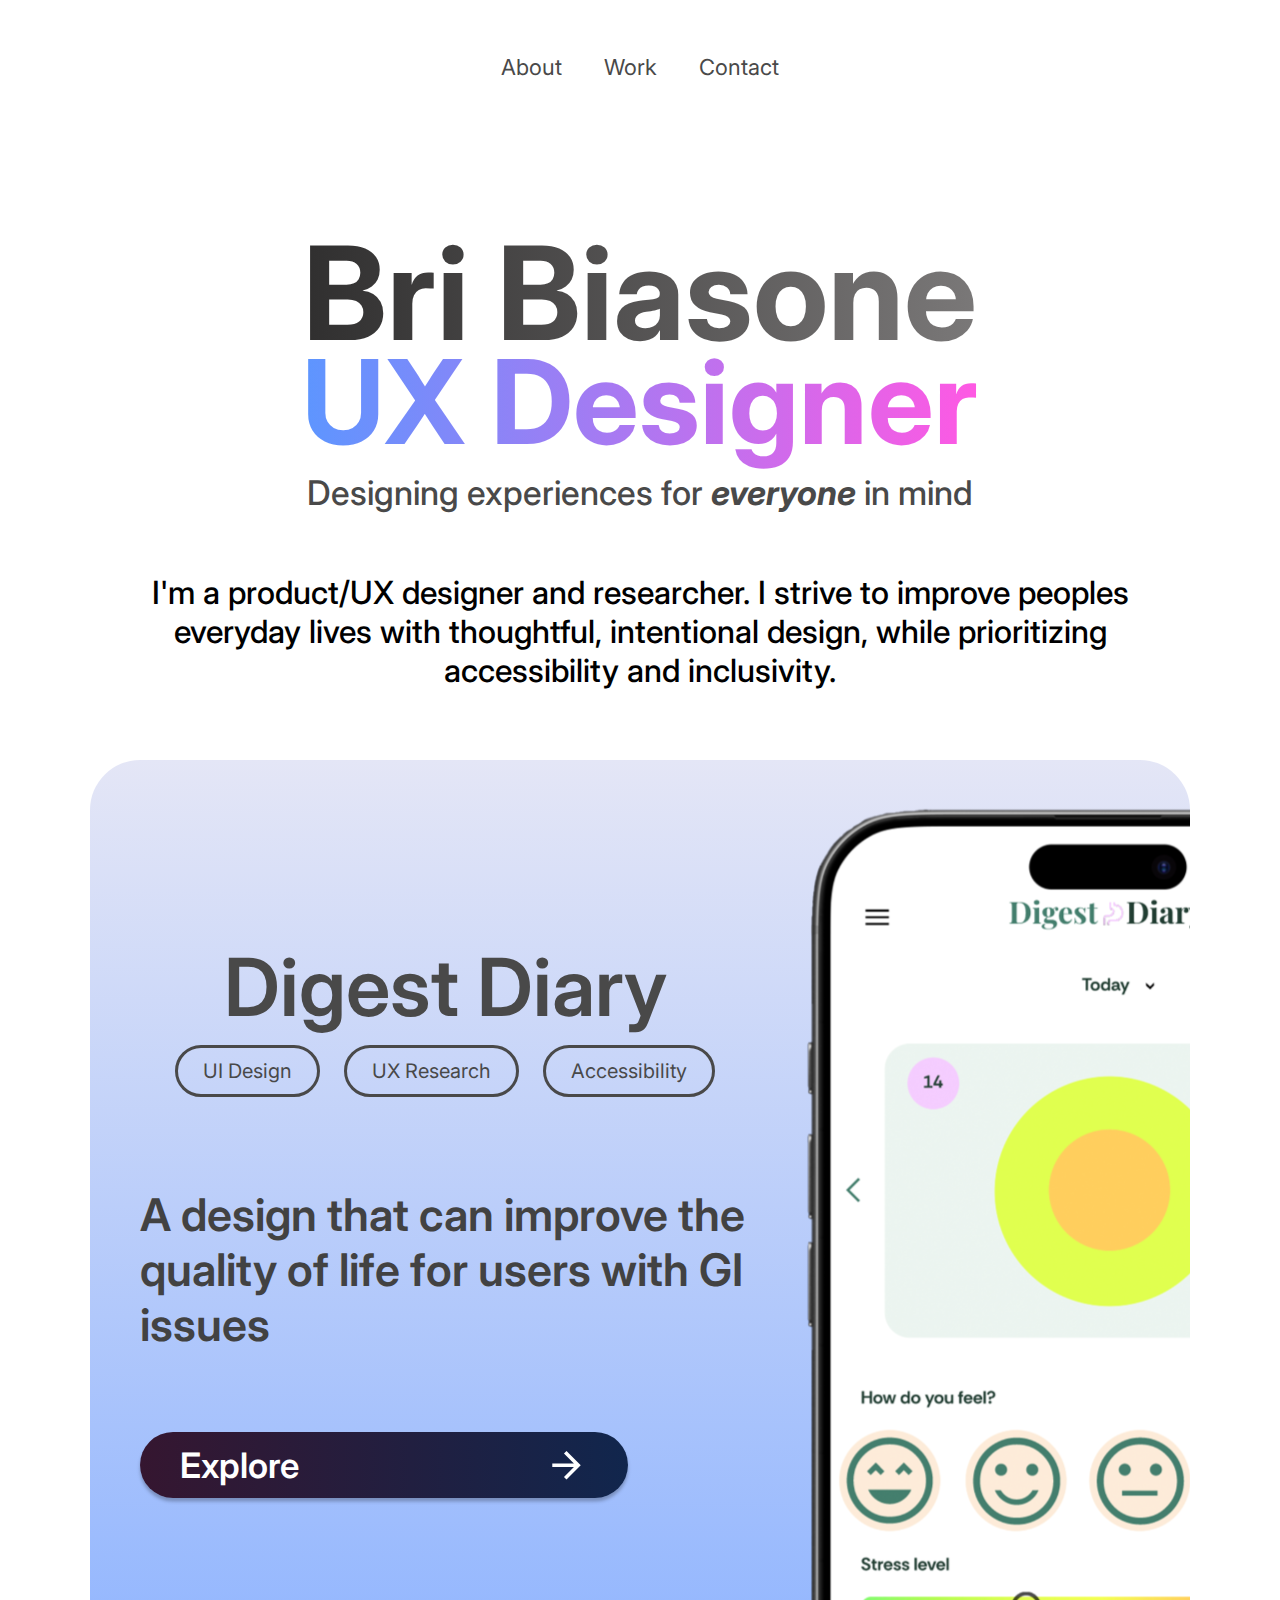
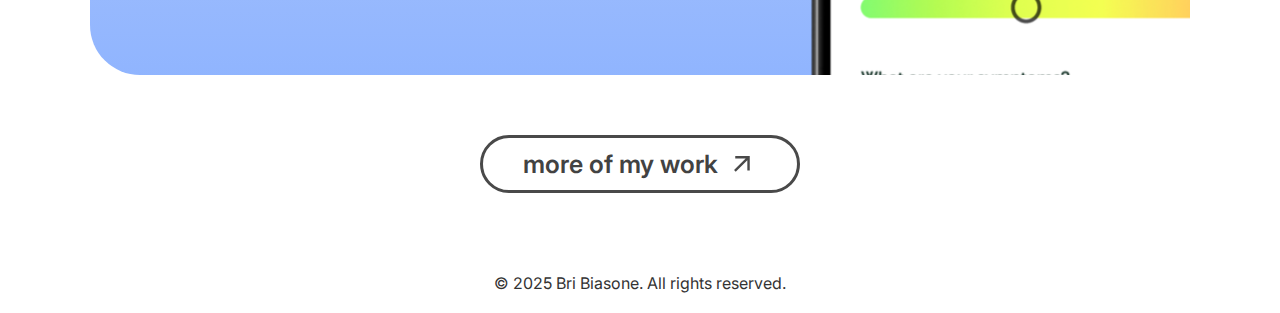
==== index.html @ ffae92ed "Initial commit with a few pages" ====
<!DOCTYPE html>
<html>
<head>
    <title>Bri Biasone - UX Designer</title>
    <link rel="stylesheet" type="text/css" href="css/style.css">
    <link rel="preconnect" href="https://fonts.googleapis.com">
    <link rel="preconnect" href="https://fonts.gstatic.com" crossorigin>
    <link href="https://fonts.googleapis.com/css2?family=Inter:ital,opsz,wght@0,14..32,100..900;1,14..32,100..900&display=swap" rel="stylesheet">
</head>
<body>
    <div class="navbar navbar-center">
        <ul>
            <li><a href="about.html">About</a></li>
            <li><a href="work.html">Work</a></li>
            <li><a href="contact.html">Contact</a></li>
        </ul>
    </div>
    <div class="content">
        <div class="hero">
            <h1>Bri Biasone</h1>
            <h2>UX Designer</h2>
            <h3>Designing experiences for <span>everyone</span> in mind</h3>
            <p>I'm a product/UX designer and researcher. I strive to improve peoples everyday lives with thoughtful, intentional design, while prioritizing accessibility and inclusivity. </p>
        </div>
        <div class="cta">
            <div class="cta-content">
                <h2>Digest Diary</h2>
                <ul>
                    <button class="button button-tag">UI Design</button>
                    <button class="button button-tag">UX Research</button>
                    <button class="button button-tag">Accessibility</button>
                </ul>
                <h3>A design that can improve the quality of life for users with GI issues</h3>
                <button class="button button-cta">
                    <p>Explore</p>
                    <svg xmlns="http://www.w3.org/2000/svg" width="43" height="44" viewBox="0 0 43 44" fill="none">
                        <path d="M28.9266 23.9878H7.28906V20.4334H28.9266L18.9742 10.4811L21.5067 7.99297L35.7244 22.2106L21.5067 36.4283L18.9742 33.9402L28.9266 23.9878Z" fill="white"/>
                    </svg>
                </button>
            </div>
            <div class="cta-image">
                <svg width="648" height="895" viewBox="0 0 648 895" fill="none" xmlns="http://www.w3.org/2000/svg" xmlns:xlink="http://www.w3.org/1999/xlink">
                <rect x="0.390625" y="0.547363" width="935.715" height="1310" fill="url(#pattern0_207_509)"/>
                <defs>
                <pattern id="pattern0_207_509" patternContentUnits="objectBoundingBox" width="1" height="1">
                <use xlink:href="#image0_207_509" transform="scale(0.000666667 0.000476191)"/>
                </pattern>
                <image id="image0_207_509" width="1500" height="2100" preserveAspectRatio="none" xlink:href="[data-uri]"/>
                </defs>
                </svg>
            </div>
        </div>
        <a class="button button-arrow" href="work.html">
            <p>more of my work</p>
            <svg xmlns="http://www.w3.org/2000/svg" width="29" height="29" viewBox="0 0 29 29" fill="none">
                <mask id="mask0_254_60" style="mask-type:alpha" maskUnits="userSpaceOnUse" x="0" y="0" width="29" height="29">
                <rect width="29" height="29" fill="#D9D9D9"/>
                </mask>
                <g mask="url(#mask0_254_60)">
                <path d="M7.73464 21.75L6.04297 20.0583L17.643 8.45832H7.2513V6.04166H21.7513V20.5417H19.3346V10.15L7.73464 21.75Z" fill="#494949"/>
                </g>
            </svg>
        </a>
    </div>
</body>
<footer>
    <div class="footer">
        <p>&copy; 2025 Bri Biasone. All rights reserved.</p>
    </div>
</footer>
</html>
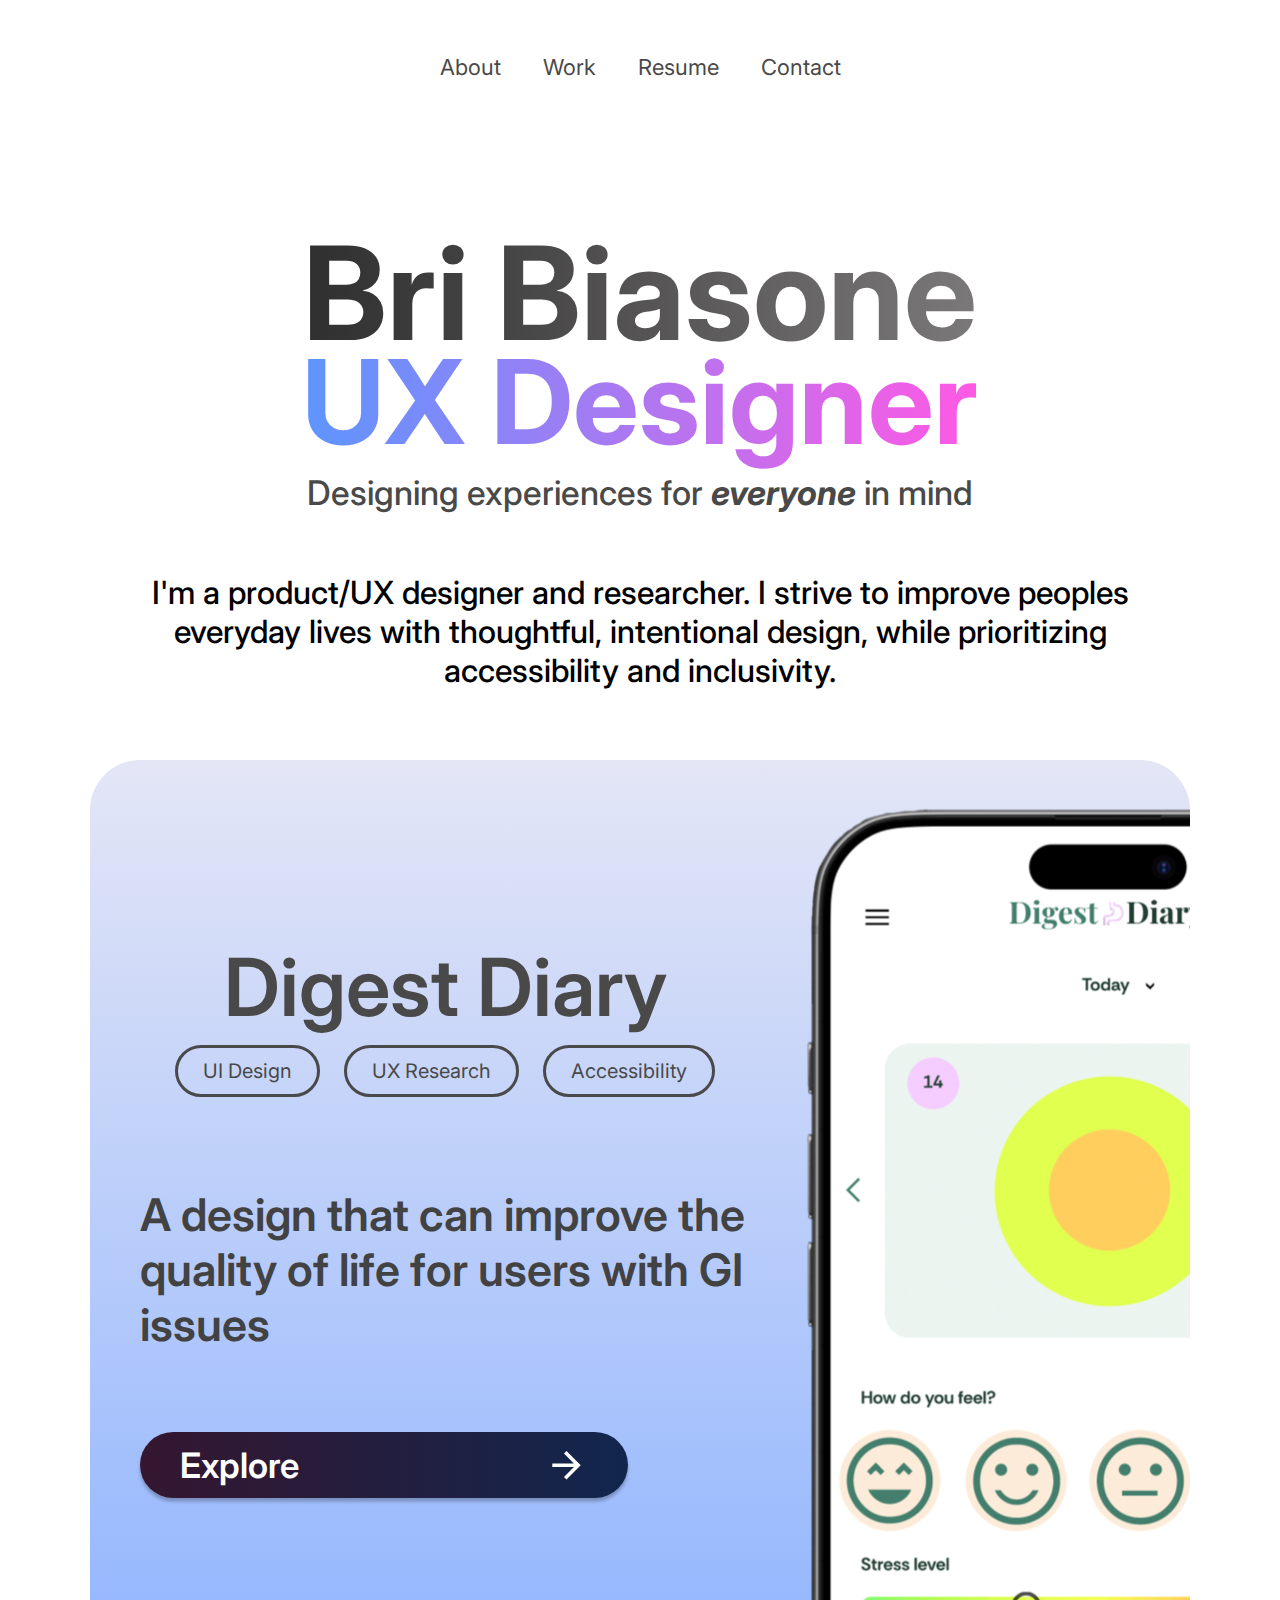
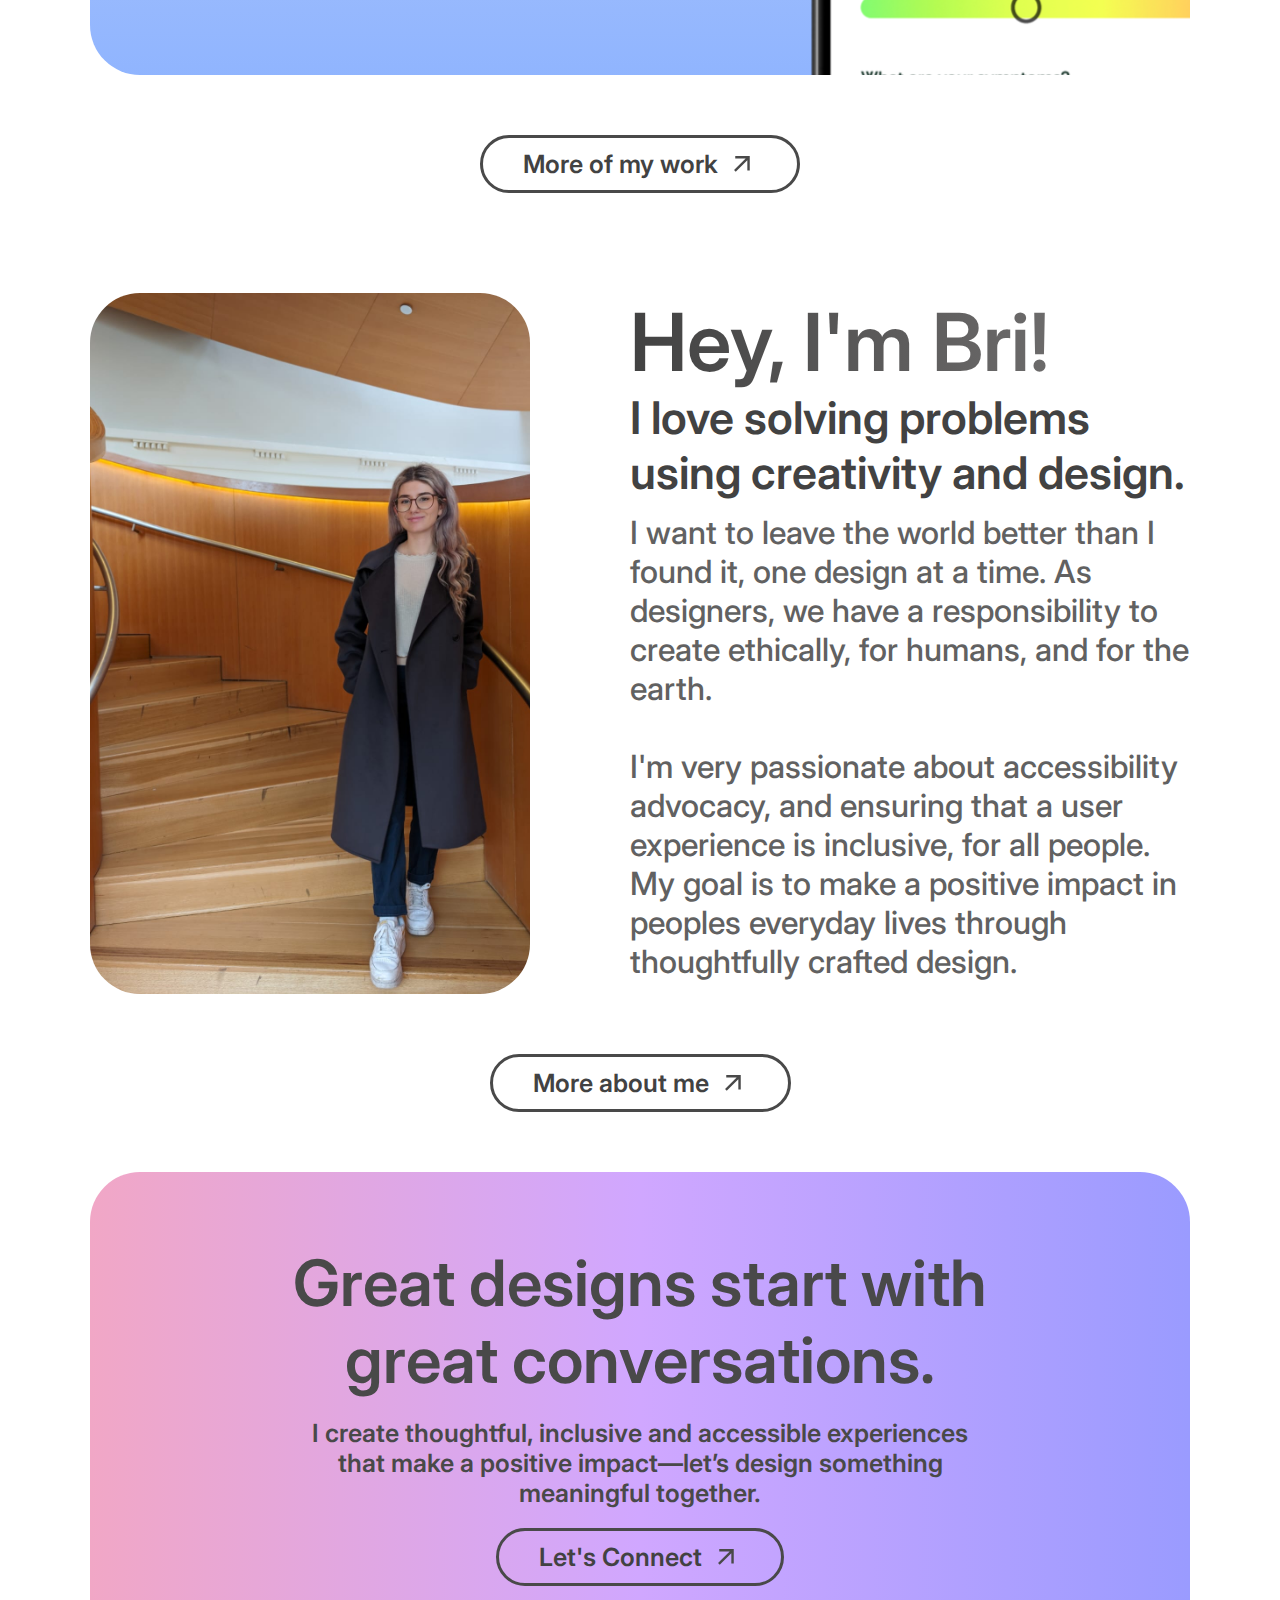
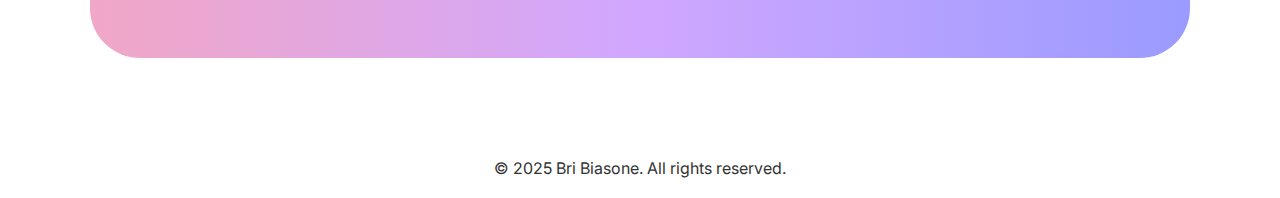
==== commit ae712c46: "Add remaining items to home page" ====
--- a/index.html
+++ b/index.html
@@ -12,6 +12,7 @@
         <ul>
             <li><a href="about.html">About</a></li>
             <li><a href="work.html">Work</a></li>
+            <li><a href="resume.html">Resume</a></li>
             <li><a href="contact.html">Contact</a></li>
         </ul>
     </div>
@@ -31,12 +32,12 @@
                     <button class="button button-tag">Accessibility</button>
                 </ul>
                 <h3>A design that can improve the quality of life for users with GI issues</h3>
-                <button class="button button-cta">
+                <a class="button button-cta" href="work.html">
                     <p>Explore</p>
                     <svg xmlns="http://www.w3.org/2000/svg" width="43" height="44" viewBox="0 0 43 44" fill="none">
                         <path d="M28.9266 23.9878H7.28906V20.4334H28.9266L18.9742 10.4811L21.5067 7.99297L35.7244 22.2106L21.5067 36.4283L18.9742 33.9402L28.9266 23.9878Z" fill="white"/>
                     </svg>
-                </button>
+                </a>
             </div>
             <div class="cta-image">
                 <svg width="648" height="895" viewBox="0 0 648 895" fill="none" xmlns="http://www.w3.org/2000/svg" xmlns:xlink="http://www.w3.org/1999/xlink">
@@ -51,7 +52,7 @@
             </div>
         </div>
         <a class="button button-arrow" href="work.html">
-            <p>more of my work</p>
+            <p>More of my work</p>
             <svg xmlns="http://www.w3.org/2000/svg" width="29" height="29" viewBox="0 0 29 29" fill="none">
                 <mask id="mask0_254_60" style="mask-type:alpha" maskUnits="userSpaceOnUse" x="0" y="0" width="29" height="29">
                 <rect width="29" height="29" fill="#D9D9D9"/>
@@ -61,6 +62,45 @@
                 </g>
             </svg>
         </a>
+        <div class="home-about">
+            <div class="home-about-img">
+                <img src="img/bri.jpeg">
+            </div>
+            <div class="home-about-content">
+                <h2>Hey, I'm Bri!</h2>
+                <h3>I love solving problems using creativity and design.</h3>
+                <p>I want to leave the world better than I found it, one design at a time. As designers, we have a responsibility to create ethically, for humans, and for the earth.
+                <br>
+                <br>
+                I'm very passionate about accessibility advocacy, and ensuring that a user experience is inclusive, for all people. My goal is to make a positive impact in peoples everyday lives through thoughtfully crafted design.
+                </p>
+            </div>
+        </div>
+        <a class="button button-arrow" href="about.html">
+            <p>More about me</p>
+            <svg xmlns="http://www.w3.org/2000/svg" width="29" height="29" viewBox="0 0 29 29" fill="none">
+                <mask id="mask0_254_60" style="mask-type:alpha" maskUnits="userSpaceOnUse" x="0" y="0" width="29" height="29">
+                <rect width="29" height="29" fill="#D9D9D9"/>
+                </mask>
+                <g mask="url(#mask0_254_60)">
+                <path d="M7.73464 21.75L6.04297 20.0583L17.643 8.45832H7.2513V6.04166H21.7513V20.5417H19.3346V10.15L7.73464 21.75Z" fill="#494949"/>
+                </g>
+            </svg>
+        </a>
+        <div class="home-contact">
+            <h2>Great designs start with great conversations.</h2>
+            <p>I create thoughtful, inclusive and accessible experiences that make a positive impact—let’s design something meaningful together.</p>
+            <a class="button button-arrow" href="contact.html">Let's Connect
+                <svg xmlns="http://www.w3.org/2000/svg" width="29" height="29" viewBox="0 0 29 29" fill="none">
+                    <mask id="mask0_254_60" style="mask-type:alpha" maskUnits="userSpaceOnUse" x="0" y="0" width="29" height="29">
+                    <rect width="29" height="29" fill="#D9D9D9"/>
+                    </mask>
+                    <g mask="url(#mask0_254_60)">
+                    <path d="M7.73464 21.75L6.04297 20.0583L17.643 8.45832H7.2513V6.04166H21.7513V20.5417H19.3346V10.15L7.73464 21.75Z" fill="#494949"/>
+                    </g>
+                </svg>
+            </a>
+        </div>
     </div>
 </body>
 <footer>
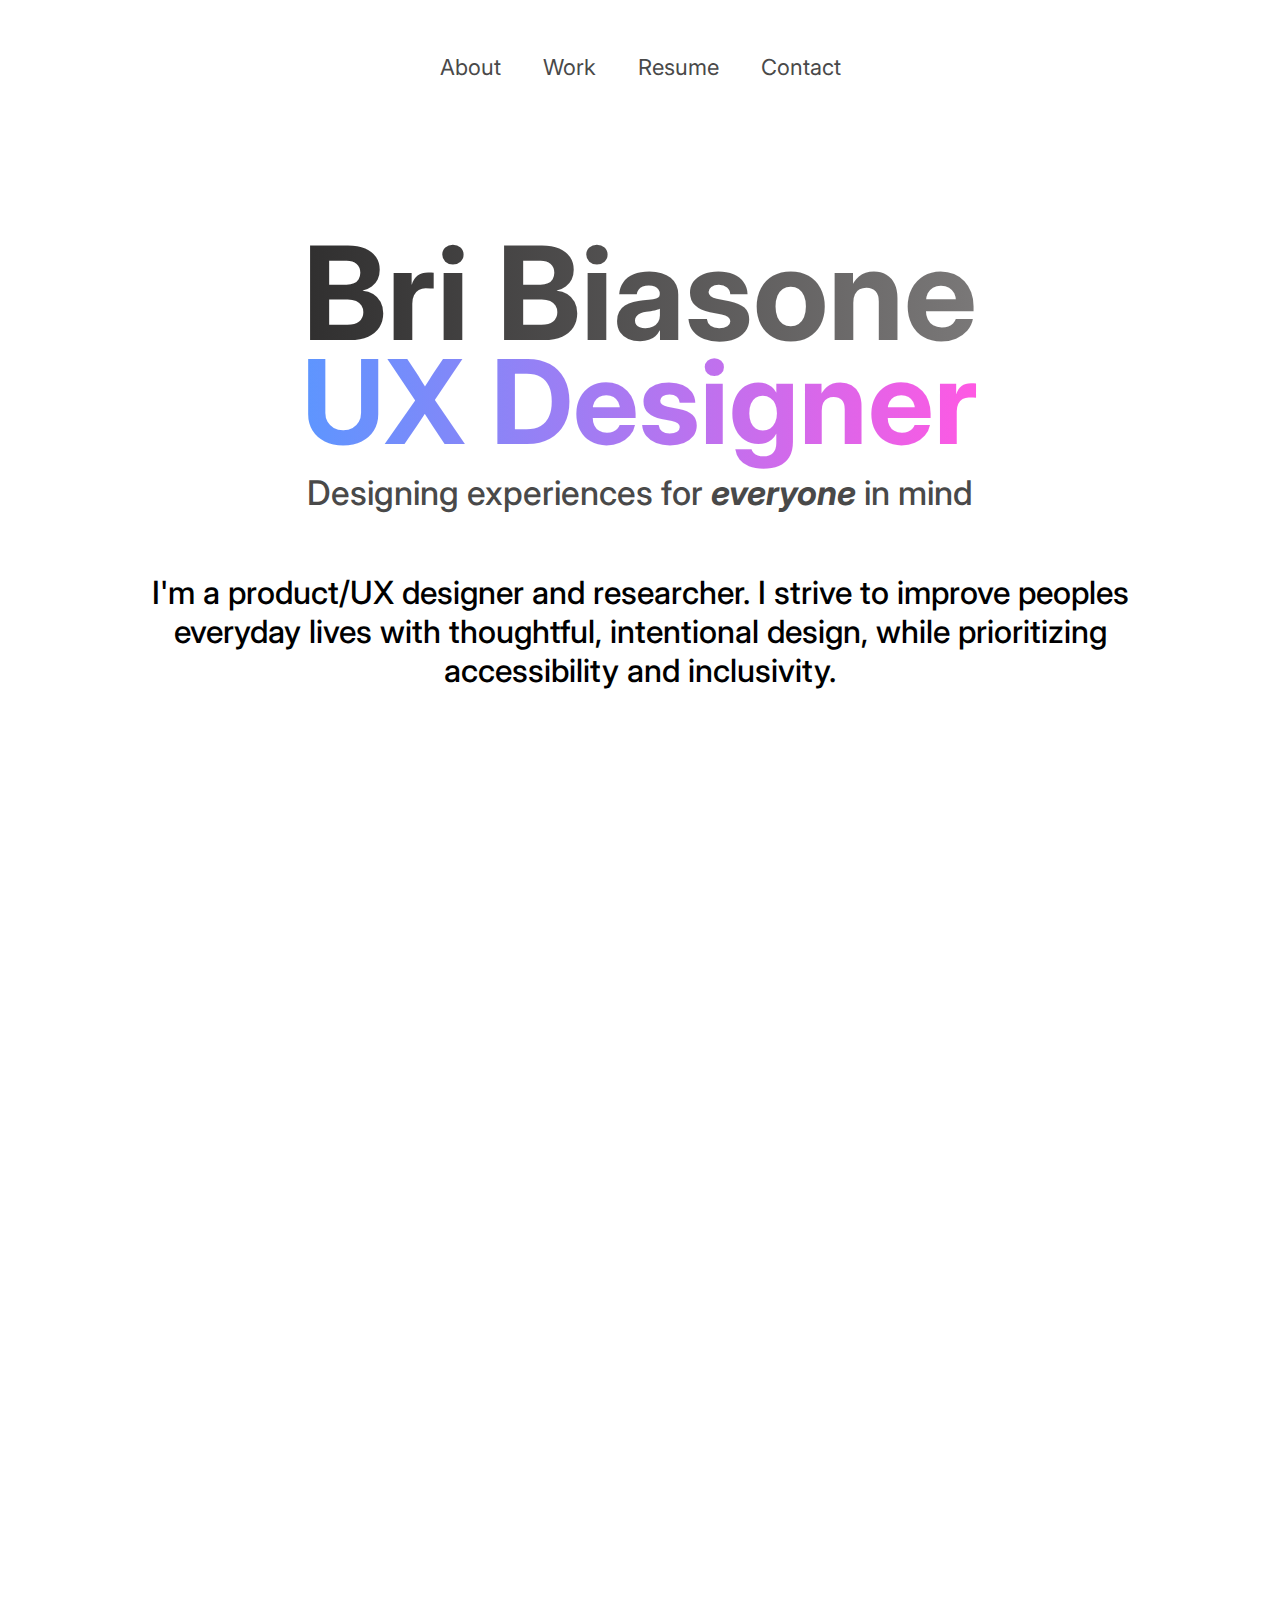
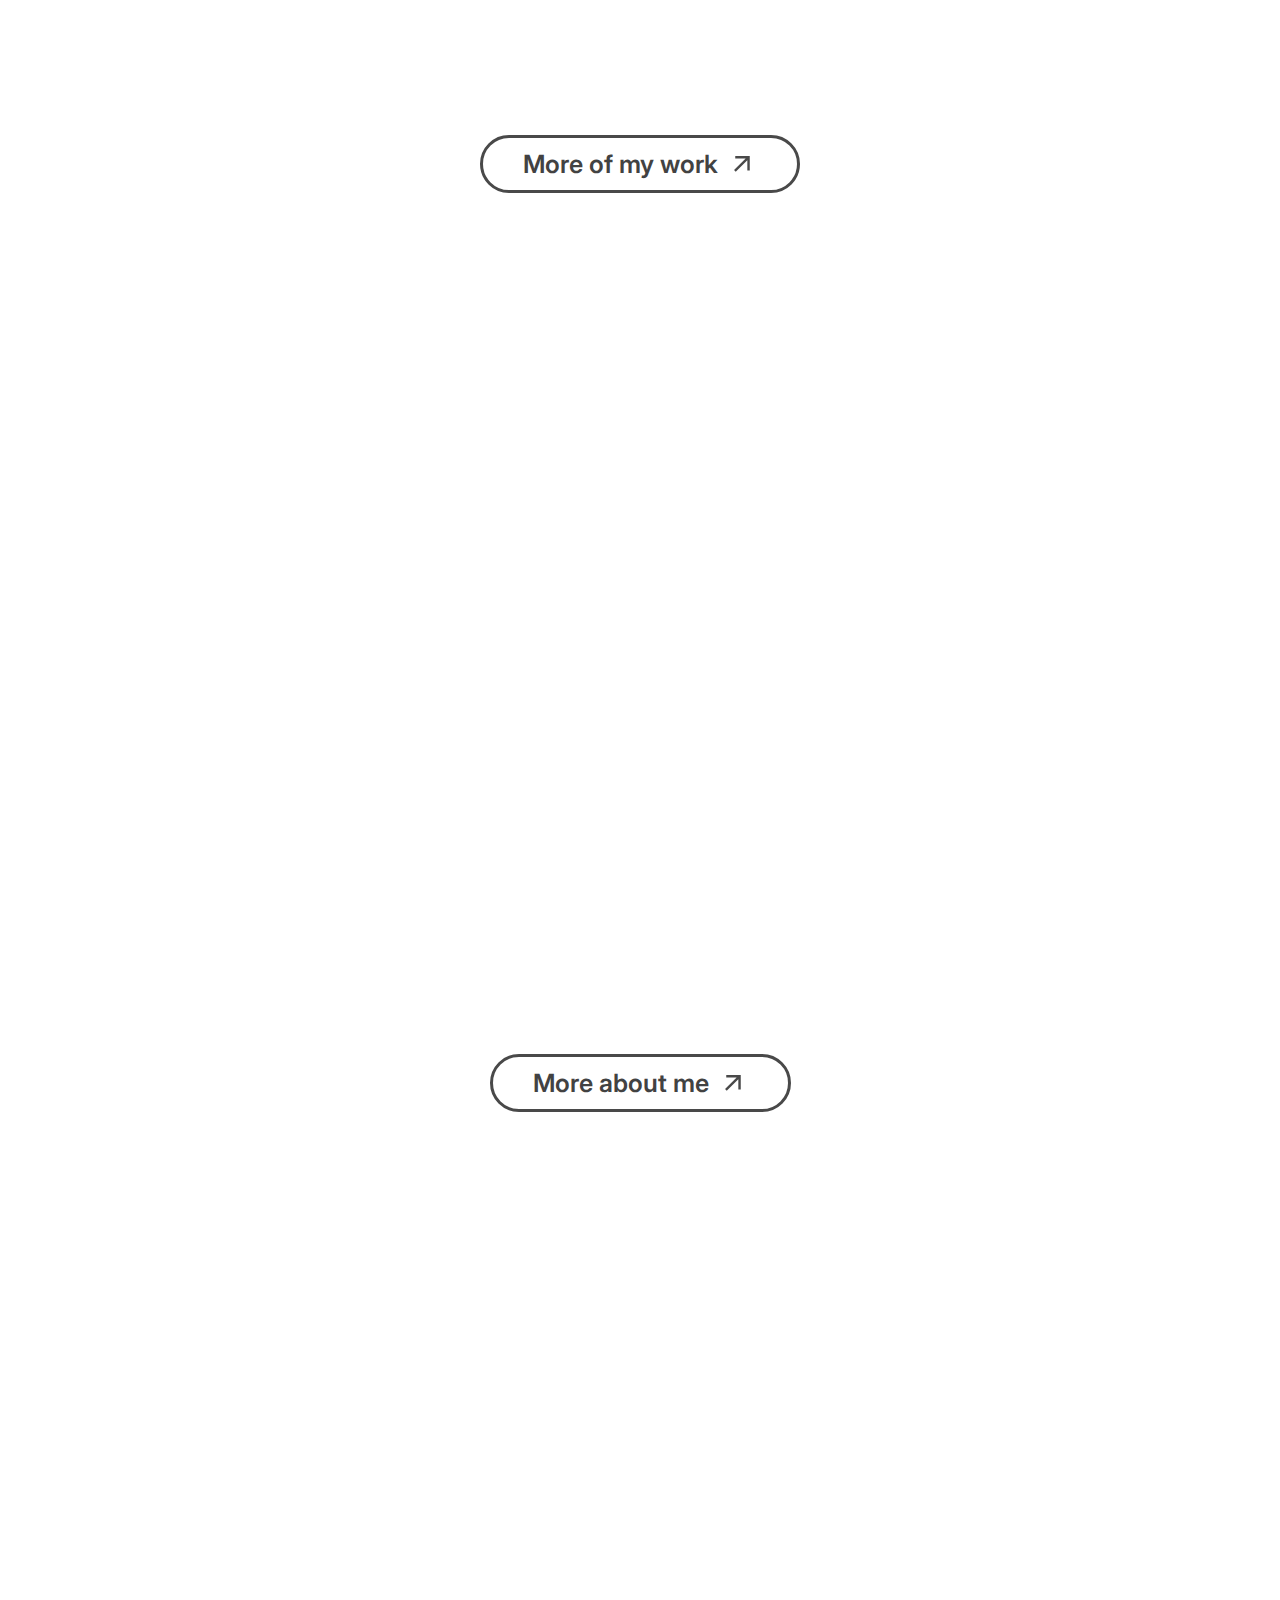
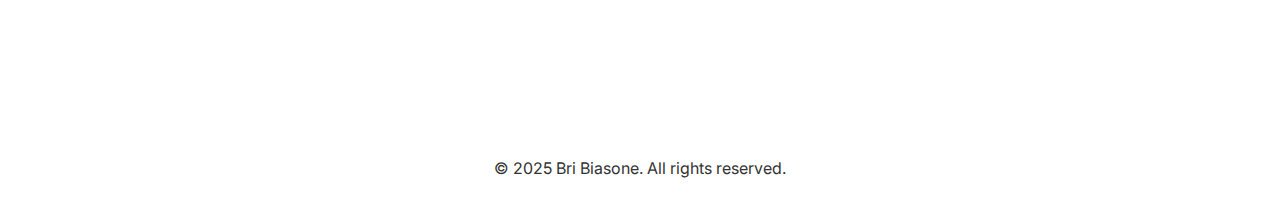
==== commit bb4885f7: "index: add animations" ====
--- a/index.html
+++ b/index.html
@@ -6,6 +6,7 @@
     <link rel="preconnect" href="https://fonts.googleapis.com">
     <link rel="preconnect" href="https://fonts.gstatic.com" crossorigin>
     <link href="https://fonts.googleapis.com/css2?family=Inter:ital,opsz,wght@0,14..32,100..900;1,14..32,100..900&display=swap" rel="stylesheet">
+    <link href="https://cdn.jsdelivr.net/npm/aos@2.3.4/dist/aos.css" rel="stylesheet">
 </head>
 <body>
     <div class="navbar navbar-center">
@@ -23,7 +24,7 @@
             <h3>Designing experiences for <span>everyone</span> in mind</h3>
             <p>I'm a product/UX designer and researcher. I strive to improve peoples everyday lives with thoughtful, intentional design, while prioritizing accessibility and inclusivity. </p>
         </div>
-        <div class="cta">
+        <div class="cta" data-aos="fade-up">
             <div class="cta-content">
                 <h2>Digest Diary</h2>
                 <ul>
@@ -62,7 +63,7 @@
                 </g>
             </svg>
         </a>
-        <div class="home-about">
+        <div class="home-about" data-aos="fade-up">
             <div class="home-about-img">
                 <img src="img/bri.jpeg">
             </div>
@@ -87,7 +88,7 @@
                 </g>
             </svg>
         </a>
-        <div class="home-contact">
+        <div class="home-contact" data-aos="fade-up">
             <h2>Great designs start with great conversations.</h2>
             <p>I create thoughtful, inclusive and accessible experiences that make a positive impact—let’s design something meaningful together.</p>
             <a class="button button-arrow" href="contact.html">Let's Connect
@@ -102,10 +103,22 @@
             </a>
         </div>
     </div>
+    <footer>
+        <div class="footer">
+            <p>&copy; 2025 Bri Biasone. All rights reserved.</p>
+        </div>
+    </footer>
+
+    <!-- AOS JavaScript -->
+    <script src="https://cdn.jsdelivr.net/npm/aos@2.3.4/dist/aos.js"></script>
+    <script>
+        AOS.init({
+            offset: 200,          // Start animations when 200px from viewport
+            delay: 100,           // Delay between animations
+            duration: 600,        // Animation duration
+            easing: 'ease-out',   // Easing function
+            once: false            // Only animate once
+        });
+    </script>
 </body>
-<footer>
-    <div class="footer">
-        <p>&copy; 2025 Bri Biasone. All rights reserved.</p>
-    </div>
-</footer>
 </html>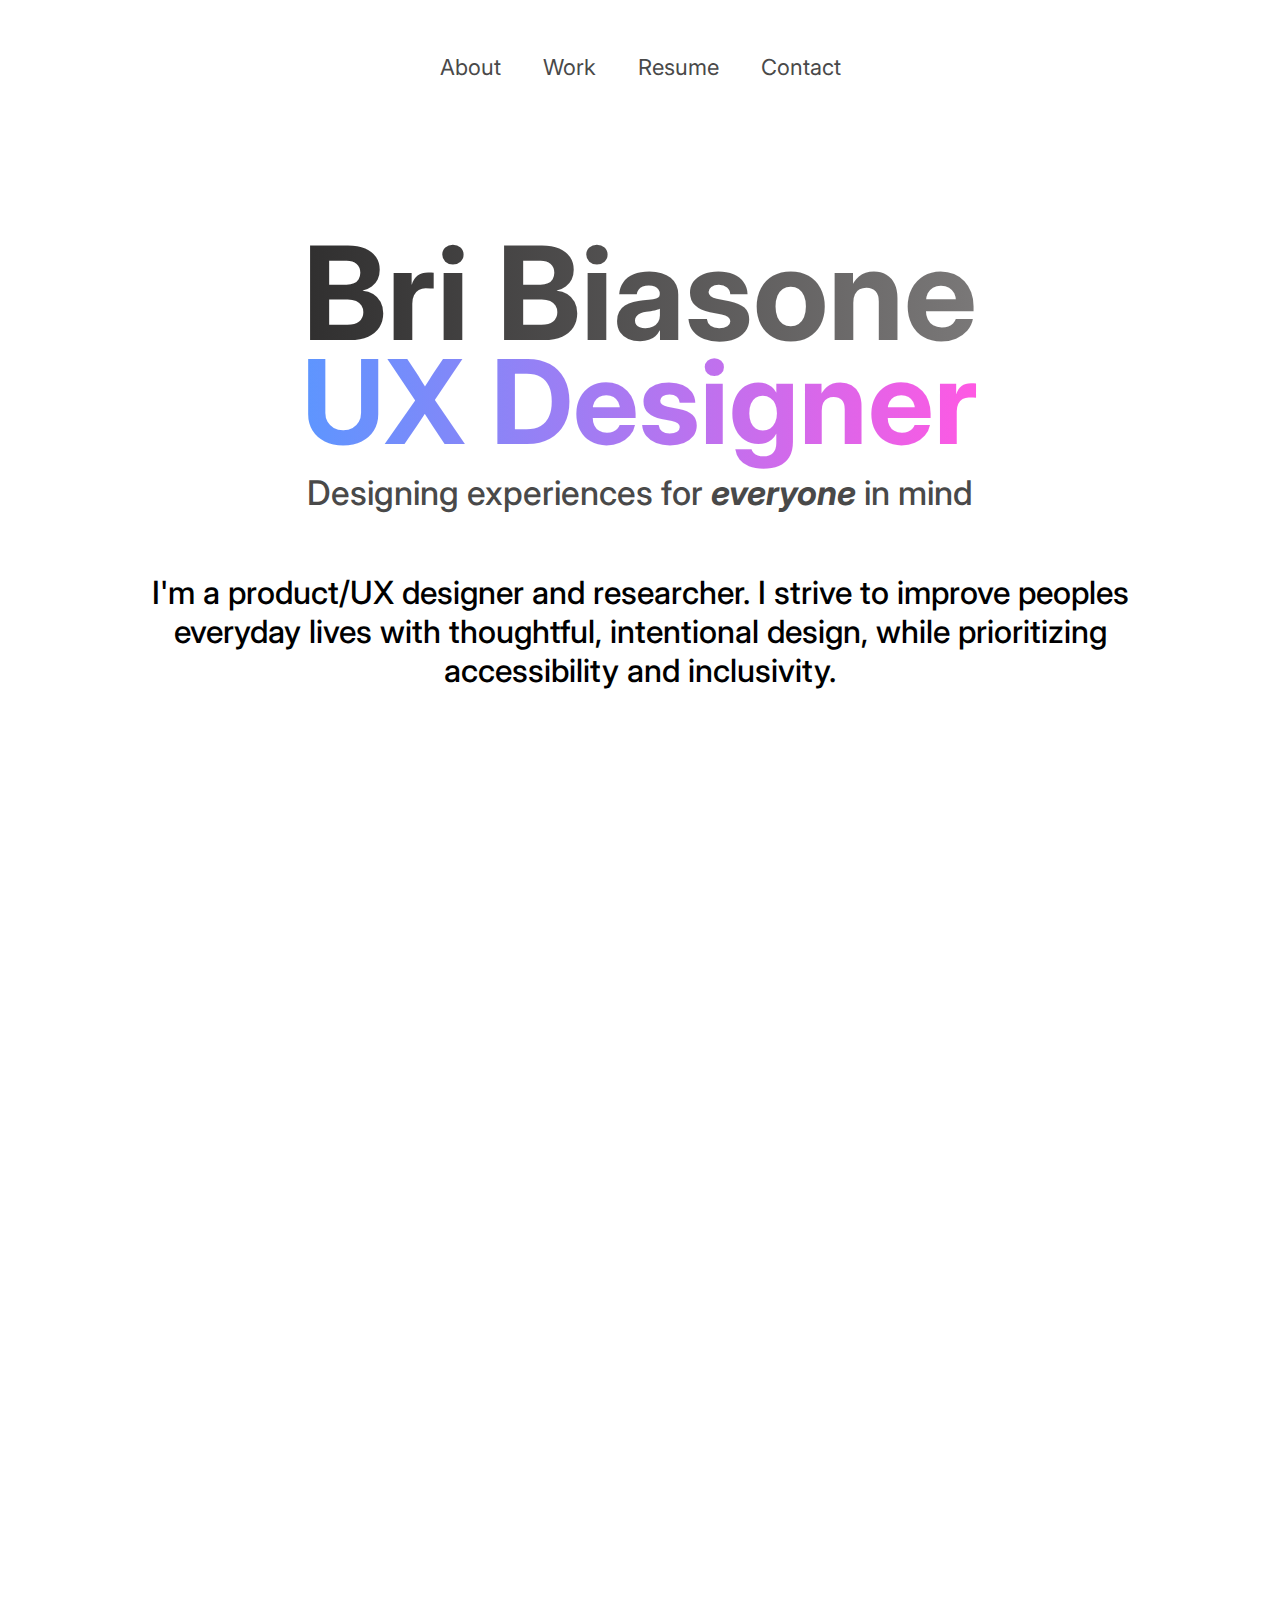
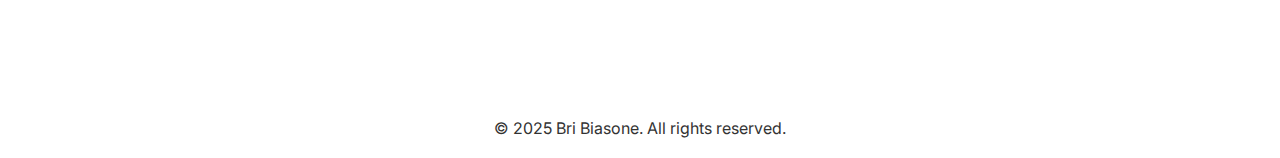
==== commit 02b956c0: "Add animations to the buttons on home page" ====
--- a/index.html
+++ b/index.html
@@ -52,7 +52,7 @@
                 </svg>
             </div>
         </div>
-        <a class="button button-arrow" href="work.html">
+        <a class="button button-arrow" href="work.html" data-aos="fade-up">
             <p>More of my work</p>
             <svg xmlns="http://www.w3.org/2000/svg" width="29" height="29" viewBox="0 0 29 29" fill="none">
                 <mask id="mask0_254_60" style="mask-type:alpha" maskUnits="userSpaceOnUse" x="0" y="0" width="29" height="29">
@@ -77,7 +77,7 @@
                 </p>
             </div>
         </div>
-        <a class="button button-arrow" href="about.html">
+        <a class="button button-arrow" href="about.html" data-aos="fade-up">
             <p>More about me</p>
             <svg xmlns="http://www.w3.org/2000/svg" width="29" height="29" viewBox="0 0 29 29" fill="none">
                 <mask id="mask0_254_60" style="mask-type:alpha" maskUnits="userSpaceOnUse" x="0" y="0" width="29" height="29">
--- a/css/style.css
+++ b/css/style.css
@@ -6,4 +6,5 @@
 @import 'components/hero.css';
 @import 'pages/contact.css';
 @import 'pages/home.css';
+@import 'pages/about.css';
 @import 'components/buttons.css';